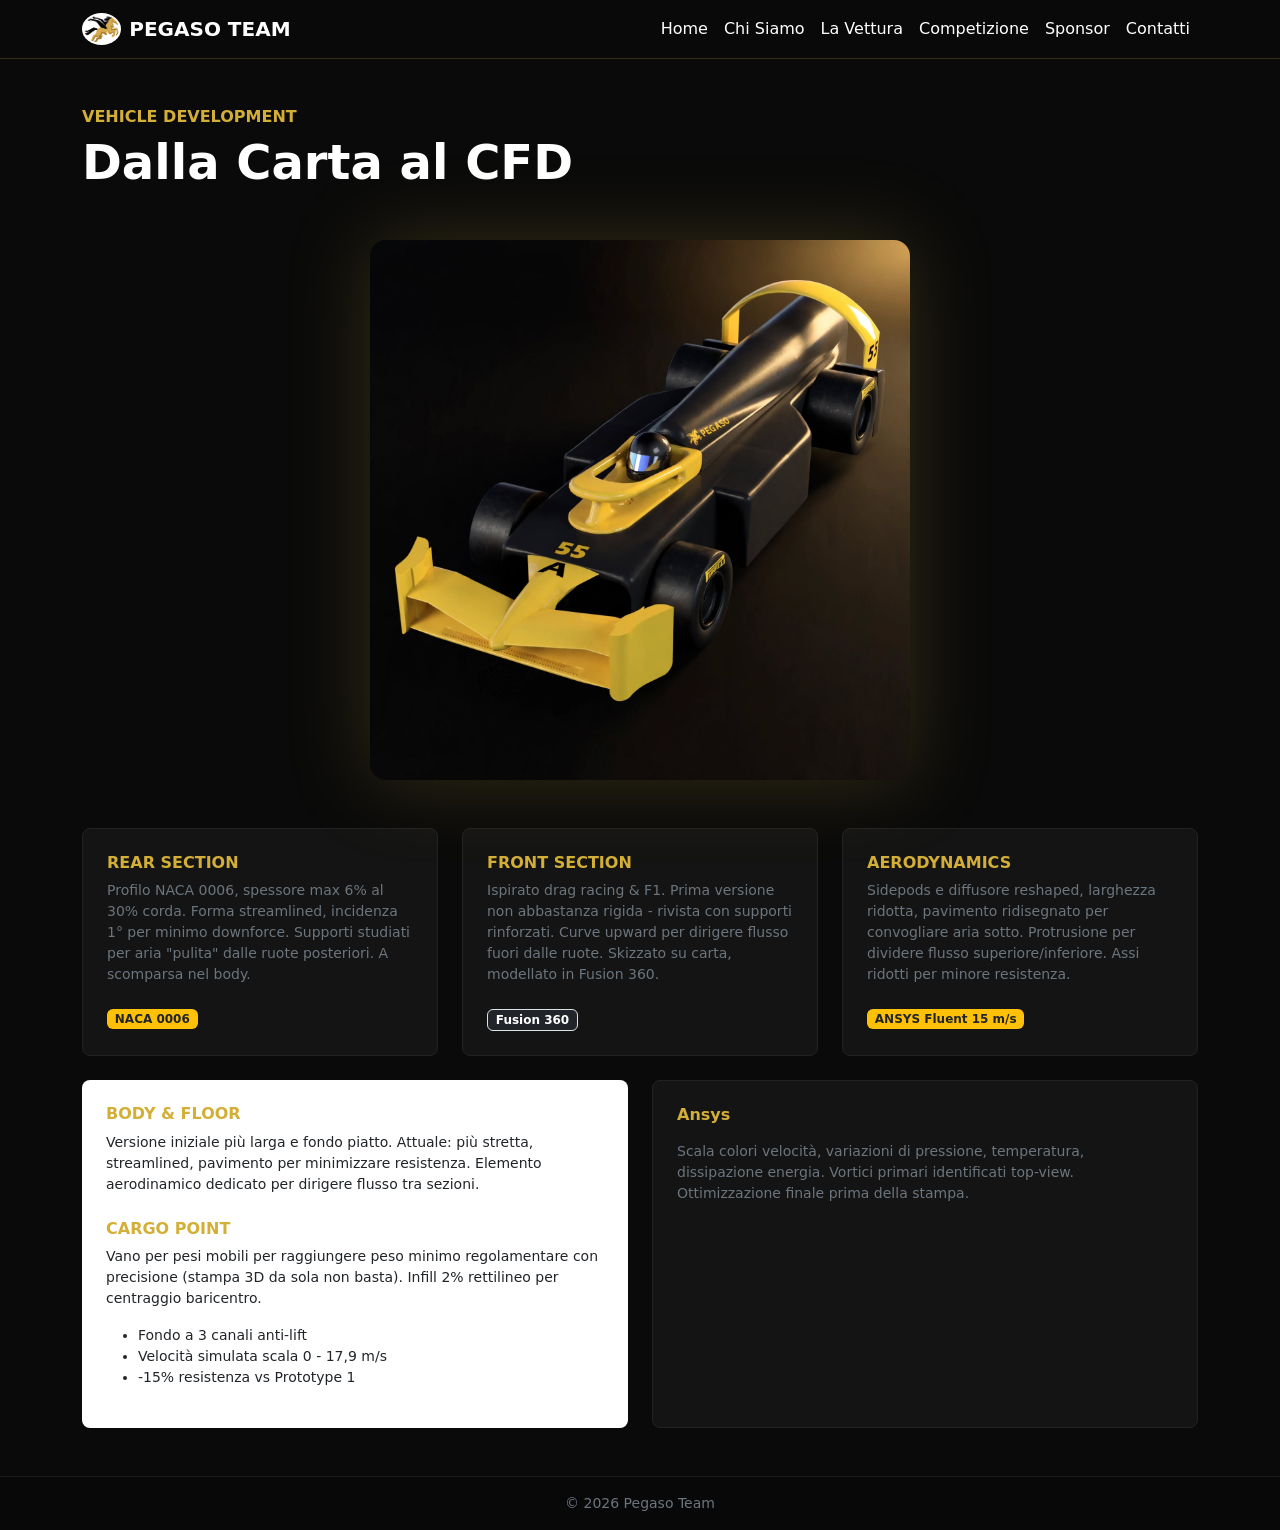
==== pages/vettura.html @ b55cbc6f "Add files via upload" ====
<!DOCTYPE html>
<html lang="it">

<head>
    <meta charset="UTF-8">
    <meta name="viewport" content="width=device-width, initial-scale=1.0">
    <!-- CSS BOOTSTRAP -->
    <link href="https://cdn.jsdelivr.net/npm/bootstrap@5.3.8/dist/css/bootstrap.min.css" rel="stylesheet"
        integrity="sha384-sRIl4kxILFvY47J16cr9ZwB07vP4J8+LH7qKQnuqkuIAvNWLzeN8tE5YBujZqJLB" crossorigin="anonymous">
    <!-- ICONE BOOTSTRAP -->
    <link rel="stylesheet" href="https://cdn.jsdelivr.net/npm/bootstrap-icons@1.13.1/font/bootstrap-icons.min.css">
    <!-- CSS PERSONALE -->
    <link rel="stylesheet" href="../css/style.css">
    <title>La Vettura | Pegaso Team</title>
</head>

<body>
    <!-- NAVBAR -->
    <nav class="navbar navbar-expand-lg sticky-top" data-bs-theme="dark">
        <div class="container">
            <a class="navbar-brand d-flex align-items-center gap-2 text-white" href="../index.html">
                <img src="../images/logo_pegaso.jpg"
                    style="height:32px;background:white;border-radius:50%;padding:2px;">
                <span class="fw-bold">PEGASO TEAM</span>
            </a>
            <button class="navbar-toggler" type="button" data-bs-toggle="collapse" data-bs-target="#navbarNav">
                <span class="navbar-toggler-icon"></span>
            </button>
            <div class="collapse navbar-collapse" id="navbarNav">
                <ul class="navbar-nav ms-auto">
                    <li class="nav-item"><a class="nav-link text-white" href="../index.html">Home</a></li>
                    <li class="nav-item"><a class="nav-link text-white" href="chi-siamo.html">Chi Siamo</a></li>
                    <li class="nav-item"><a class="nav-link active text-white" href="vettura.html">La Vettura</a></li>
                    <li class="nav-item"><a class="nav-link text-white" href="competizione.html">Competizione</a></li>
                    <li class="nav-item"><a class="nav-link text-white" href="sponsor.html">Sponsor</a></li>
                    <li class="nav-item"><a class="nav-link text-white" href="contatti.html">Contatti</a></li>
                </ul>
            </div>
        </div>
    </nav>
    <div class="container py-5">
        <h6 class="gold-text fw-bold">VEHICLE DEVELOPMENT</h6>
        <h1 class="display-5 fw-bold">Dalla Carta al CFD</h1>

        <div class="my-5 text-center">
            <img src="../images/vettura_nuda.jpg" class="img-fluid rounded-4 vettura-nuda-img" alt="Vettura finale">
        </div>
        <!-- INFORMAZIONI MACCHINA -->
        <div class="row g-4">
            <div class="col-12 col-lg-4 col-md-6 col-sm-12">
                <div class="card-dark p-4 h-100 rounded-3">
                    <h6 class="gold-text fw-bold">REAR SECTION</h6>
                    <p class="small text-secondary">
                        Profilo NACA 0006, spessore max 6% al 30% corda. Forma streamlined,
                        incidenza 1° per minimo downforce. Supporti studiati per aria "pulita"
                        dalle ruote posteriori. A scomparsa nel body.
                    </p>
                    <span class="badge bg-warning text-dark mt-2">NACA 0006</span>
                </div>
            </div>
            <div class="col-12 col-lg-4 col-md-6 col-sm-12">
                <div class="card-dark p-4 h-100 rounded-3">
                    <h6 class="gold-text fw-bold">FRONT SECTION</h6>
                    <p class="small text-secondary">
                        Ispirato drag racing & F1. Prima versione non abbastanza rigida - rivista
                        con supporti rinforzati. Curve upward per dirigere flusso fuori dalle ruote.
                        Skizzato su carta, modellato in Fusion 360.
                    </p>
                    <span class="badge bg-dark border mt-2">Fusion 360</span>
                </div>
            </div>
            <div class="col-12 col-lg-4 col-md-12 col-sm-12">
                <div class="card-dark p-4 h-100 rounded-3">
                    <h6 class="gold-text fw-bold">AERODYNAMICS</h6>
                    <p class="small text-secondary">
                        Sidepods e diffusore reshaped, larghezza ridotta, pavimento ridisegnato per
                        convogliare aria sotto. Protrusione per dividere flusso superiore/inferiore.
                        Assi ridotti per minore resistenza.
                    </p>
                    <span class="badge bg-warning text-dark mt-2">ANSYS Fluent 15 m/s</span>
                </div>
            </div>
            <div class="col-12 col-lg-6 col-md-12 col-sm-12">
                <div class="bg-white text-dark p-4 rounded-3 h-100">
                    <h6 class="gold-text fw-bold">BODY & FLOOR</h6>
                    <p class="small">
                        Versione iniziale più larga e fondo piatto. Attuale: più stretta, streamlined,
                        pavimento per minimizzare resistenza. Elemento aerodinamico dedicato per dirigere
                        flusso tra sezioni.
                    </p>
                    <h6 class="gold-text fw-bold mt-4">CARGO POINT</h6>
                    <p class="small">
                        Vano per pesi mobili per raggiungere peso minimo regolamentare con precisione
                        (stampa 3D da sola non basta). Infill 2% rettilineo per centraggio baricentro.
                    </p>
                    <ul class="small mt-3">
                        <li>Fondo a 3 canali anti-lift</li>
                        <li>Velocità simulata scala 0 - 17,9 m/s</li>
                        <li>-15% resistenza vs Prototype 1</li>
                    </ul>
                </div>
            </div>
            <div class="col-12 col-lg-6 col-md-12 col-sm-12">
                <div class="card-dark p-4 h-100 rounded-3">
                    <h6 class="gold-text fw-bold">Ansys</h6>
                    <p class="small text-secondary mt-3">
                        Scala colori velocità, variazioni di pressione, temperatura, dissipazione energia.
                        Vortici primari identificati top-view. Ottimizzazione finale prima della stampa.
                    </p>
                </div>
            </div>
        </div>
    </div>
    <!-- FOOTER -->
    <footer class="py-3 text-center text-secondary small">© 2026 Pegaso Team</footer>

    <!-- JS BOOTSTRAP -->
    <script src="https://cdn.jsdelivr.net/npm/bootstrap@5.3.8/dist/js/bootstrap.bundle.min.js"
        integrity="sha384-FKyoEForCGlyvwx9Hj09JcYn3nv7wiPVlz7YYwJrWVcXK/BmnVDxM+D2scQbITxI"
        crossorigin="anonymous"></script>
</body>

</html>
---- css/style.css ----
:root {
    --gold: #D4AF37;
    --gold2: #FFD700;
    --black: #0A0A0A;
}

body {
    background: var(--black);
    color: #fff;
    font-family: system-ui, sans-serif;
    overflow-x: hidden;
}

/* NAVBAR */
.navbar {
    background: rgba(10, 10, 10, 0.95) !important;
    border-bottom: 1px solid rgba(212, 175, 55, 0.2);
    backdrop-filter: blur(10px);
}

.nav-link {
    font-weight: 500;
}

.nav-link:hover {
    color: var(--gold) !important;
}

/* HERO */
.hero {
    min-height: 88vh;
    display: flex;
    align-items: center;
    background: radial-gradient(ellipse at top right, rgba(212, 175, 55, 0.15), transparent 60%), var(--black);
    padding: 60px 0;
}

.hero h1 {
    font-size: clamp(42px, 7vw, 84px);
    font-weight: 900;
    line-height: 0.9;
    letter-spacing: -2px;
}

.hero h1 span {
    color: var(--gold);
}

/* BOTTONI */
.badge-gold {
    background: var(--gold);
    color: #000;
    font-weight: 700;
    padding: 8px 14px;
    letter-spacing: 1px;
}

.btn-gold {
    background: var(--gold);
    color: #000;
    font-weight: 800;
    padding: 12px 28px;
    border: none;
    border-radius: 6px;
    transition: .3s;
}

.btn-gold:hover {
    background: var(--gold2);
    transform: translateY(-2px);
    color: #000;
}

/* CARD */
.card-dark {
    background: #141414;
    border: 1px solid #222;
    transition: .3s;
}

.card-dark:hover {
    border-color: var(--gold);
    transform: translateY(-4px);
}

.gold-text {
    color: var(--gold);
}

.tier-gold {
    border: 1px solid var(--gold) !important;
    box-shadow: 0 0 30px rgba(212, 175, 55, 0.15);
}

.sponsor-bar {
    border-top: 1px solid rgba(212, 175, 55, 0.3);
    border-bottom: 1px solid rgba(212, 175, 55, 0.3);
    background: #000;
}

/* IMMAGINI - TUTTO QUI, MAI PIU' NELL'HTML */
.logo-pegaso-nav {
    height: 32px;
    background: white;
    border-radius: 50%;
    padding: 2px;
}

.logo-pegaso-hero {
    max-height: 420px;
    filter: drop-shadow(0 0 40px rgba(212, 175, 55, 0.15));
}

.logo-meucci-header {
    width: 130px;
    background: white;
    border-radius: 50%;
    padding: 8px;
}

.vettura-nuda-img {
    max-height: 540px;
    filter: drop-shadow(0 0 40px rgba(212, 175, 55, 0.2));
}

.vettura-sponsor-img {
    max-height: 520px;
}

.logo-pegaso-chi-siamo {
    max-width: 240px;
}

footer {
    border-top: 1px solid #1a1a1a;
    background: #080808;
}
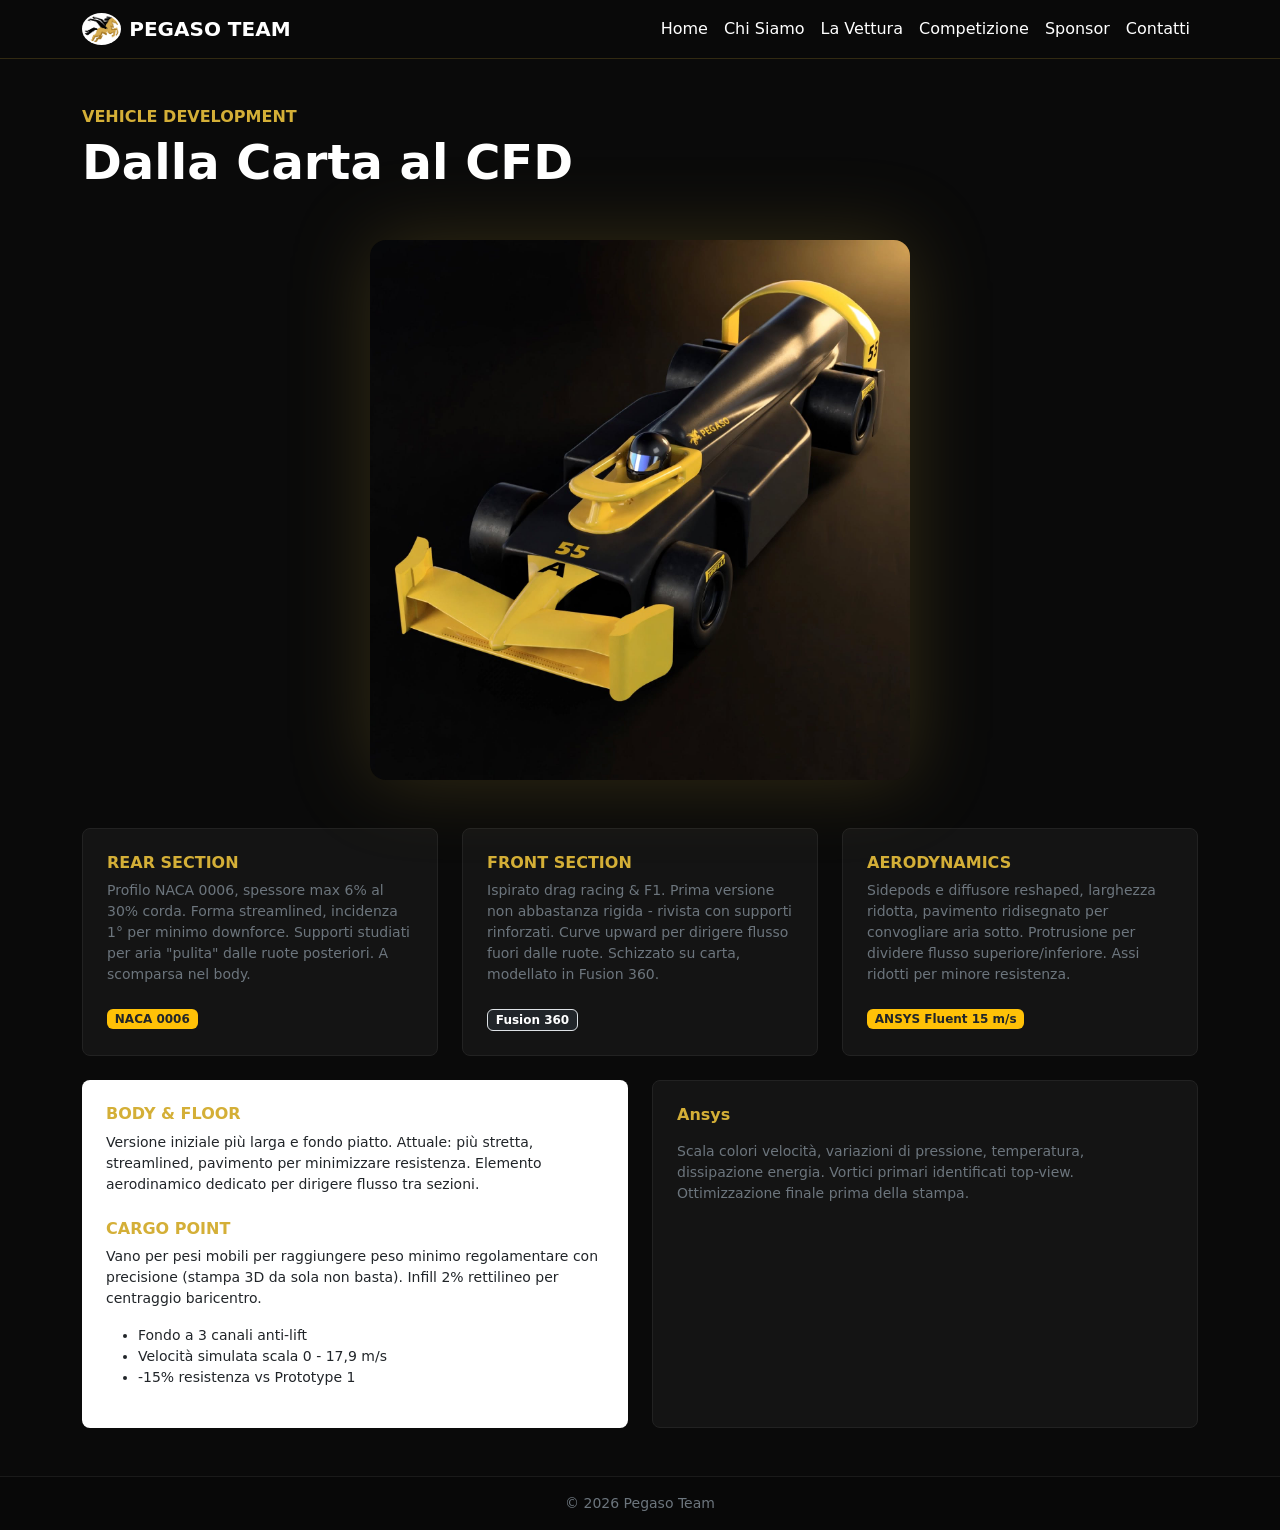
==== commit 2f957210: "Fix HTML encoding issues in vettura.html" ====
--- a/pages/vettura.html
+++ b/pages/vettura.html
@@ -64,7 +64,7 @@
                     <p class="small text-secondary">
                         Ispirato drag racing & F1. Prima versione non abbastanza rigida - rivista
                         con supporti rinforzati. Curve upward per dirigere flusso fuori dalle ruote.
-                        Skizzato su carta, modellato in Fusion 360.
+                        Schizzato su carta, modellato in Fusion 360.
                     </p>
                     <span class="badge bg-dark border mt-2">Fusion 360</span>
                 </div>
@@ -120,4 +120,4 @@
         crossorigin="anonymous"></script>
 </body>
 
-</html>+</html>
--- a/css/style.css
+++ b/css/style.css
@@ -134,4 +134,29 @@
 footer {
     border-top: 1px solid #1a1a1a;
     background: #080808;
-}+}
+
+/* SEZIONE COSA VI DIAMO IN CAMBIO */
+.perche-box{
+  background:#141414;
+  border:1px solid #222;
+  border-radius:12px;
+  padding:28px;
+  height:100%;
+  transition:.3s;
+}
+.perche-box:hover{
+  border-color:var(--gold);
+  transform:translateY(-4px);
+}
+.perche-icon{
+  width:56px;
+  height:56px;
+  background:rgba(212,175,55,0.15);
+  border-radius:50%;
+  display:flex;
+  align-items:center;
+  justify-content:center;
+  color:var(--gold);
+  font-size:26px;
+}
